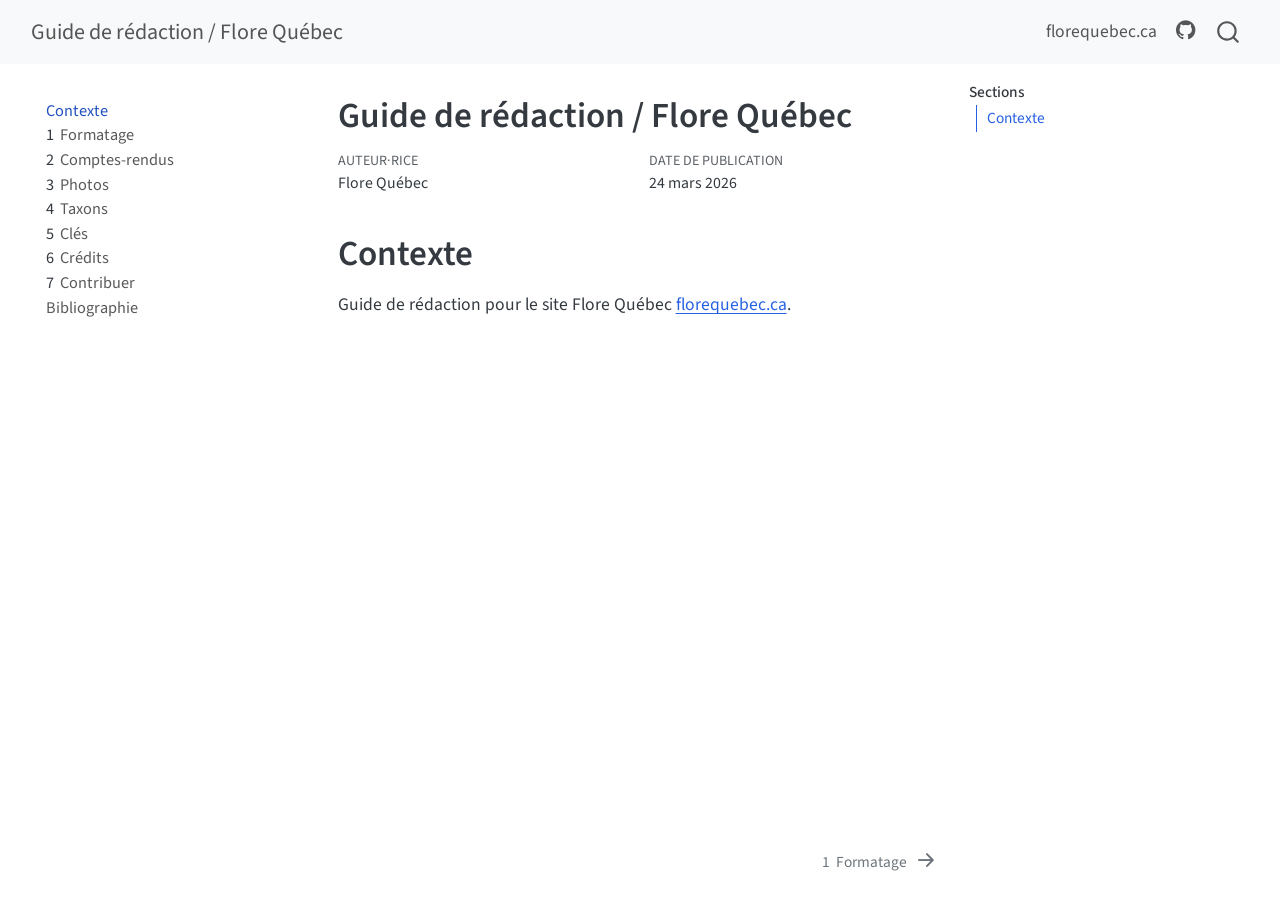
==== docs/index.html @ 222c6ac0 "added docs content" ====
<!DOCTYPE html>
<html xmlns="http://www.w3.org/1999/xhtml" lang="fr" xml:lang="fr"><head>

<meta charset="utf-8">
<meta name="generator" content="quarto-1.9.36">

<meta name="viewport" content="width=device-width, initial-scale=1.0, user-scalable=yes">

<meta name="author" content="Flore Québec">

<title>Guide de rédaction / Flore Québec</title>
<style>
/* Default styles provided by pandoc.
** See https://pandoc.org/MANUAL.html#variables-for-html for config info.
*/
code{white-space: pre-wrap;}
span.smallcaps{font-variant: small-caps;}
div.columns{display: flex; gap: min(4vw, 1.5em);}
div.column{flex: auto; overflow-x: auto;}
div.hanging-indent{margin-left: 1.5em; text-indent: -1.5em;}
ul.task-list{list-style: none;}
ul.task-list li input[type="checkbox"] {
  width: 0.8em;
  margin: 0 0.8em 0.2em -1em; /* quarto-specific, see https://github.com/quarto-dev/quarto-cli/issues/4556 */ 
  vertical-align: middle;
}
</style>


<script src="site_libs/quarto-nav/quarto-nav.js"></script>
<script src="site_libs/quarto-nav/headroom.min.js"></script>
<script src="site_libs/clipboard/clipboard.min.js"></script>
<script src="site_libs/quarto-search/autocomplete.umd.js"></script>
<script src="site_libs/quarto-search/fuse.min.js"></script>
<script src="site_libs/quarto-search/quarto-search.js"></script>
<meta name="quarto:offset" content="./">
<link href="./formatage.html" rel="next">
<script src="site_libs/quarto-html/quarto.js" type="module"></script>
<script src="site_libs/quarto-html/tabsets/tabsets.js" type="module"></script>
<script src="site_libs/quarto-html/popper.min.js"></script>
<script src="site_libs/quarto-html/tippy.umd.min.js"></script>
<script src="site_libs/quarto-html/anchor.min.js"></script>
<link href="site_libs/quarto-html/tippy.css" rel="stylesheet">
<link href="site_libs/quarto-html/quarto-syntax-highlighting-845c23b38eaddc0f92fda52bfe77a8c8.css" rel="stylesheet" id="quarto-text-highlighting-styles">
<script src="site_libs/bootstrap/bootstrap.min.js"></script>
<link href="site_libs/bootstrap/bootstrap-icons.css" rel="stylesheet">
<link href="site_libs/bootstrap/bootstrap-ec1f2ea3752e060361641b8ced26a7eb.min.css" rel="stylesheet" append-hash="true" id="quarto-bootstrap" data-mode="light">
<script id="quarto-search-options" type="application/json">{
  "location": "navbar",
  "copy-button": false,
  "collapse-after": 3,
  "panel-placement": "end",
  "type": "overlay",
  "limit": 50,
  "keyboard-shortcut": [
    "f",
    "/",
    "s"
  ],
  "show-item-context": false,
  "language": {
    "search-no-results-text": "Pas de résultats",
    "search-matching-documents-text": "documents trouvés",
    "search-copy-link-title": "Copier le lien vers la recherche",
    "search-hide-matches-text": "Cacher les correspondances additionnelles",
    "search-more-match-text": "correspondance de plus dans ce document",
    "search-more-matches-text": "correspondances de plus dans ce document",
    "search-clear-button-title": "Effacer",
    "search-text-placeholder": "",
    "search-detached-cancel-button-title": "Annuler",
    "search-submit-button-title": "Envoyer",
    "search-label": "Recherche"
  }
}</script>


</head>

<body class="nav-sidebar floating nav-fixed quarto-light">

<div id="quarto-search-results"></div>
  <header id="quarto-header" class="headroom fixed-top">
    <nav class="navbar navbar-expand-lg " data-bs-theme="dark">
      <div class="navbar-container container-fluid">
      <div class="navbar-brand-container mx-auto">
    <a class="navbar-brand" href="./index.html">
    <span class="navbar-title">Guide de rédaction / Flore Québec</span>
    </a>
  </div>
            <div id="quarto-search" class="" title="Recherche"></div>
          <button class="navbar-toggler" type="button" data-bs-toggle="collapse" data-bs-target="#navbarCollapse" aria-controls="navbarCollapse" role="menu" aria-expanded="false" aria-label="Basculer la navigation" onclick="if (window.quartoToggleHeadroom) { window.quartoToggleHeadroom(); }">
  <span class="navbar-toggler-icon"></span>
</button>
          <div class="collapse navbar-collapse" id="navbarCollapse">
            <ul class="navbar-nav navbar-nav-scroll ms-auto">
  <li class="nav-item">
    <a class="nav-link" href="https://florequebec.ca"> 
<span class="menu-text">florequebec.ca</span></a>
  </li>  
  <li class="nav-item compact">
    <a class="nav-link" href="https://github.com/flore.quebec/guide"> <i class="bi bi-github" role="img">
</i> 
<span class="menu-text"></span></a>
  </li>  
</ul>
          </div> <!-- /navcollapse -->
            <div class="quarto-navbar-tools">
</div>
      </div> <!-- /container-fluid -->
    </nav>
  <nav class="quarto-secondary-nav">
    <div class="container-fluid d-flex">
      <button type="button" class="quarto-btn-toggle btn" data-bs-toggle="collapse" role="button" data-bs-target=".quarto-sidebar-collapse-item" aria-controls="quarto-sidebar" aria-expanded="false" aria-label="Basculer la barre latérale" onclick="if (window.quartoToggleHeadroom) { window.quartoToggleHeadroom(); }">
        <i class="bi bi-layout-text-sidebar-reverse"></i>
      </button>
        <nav class="quarto-page-breadcrumbs" aria-label="breadcrumb"><ol class="breadcrumb"><li class="breadcrumb-item"><a href="./index.html">Contexte</a></li></ol></nav>
        <a class="flex-grow-1" role="navigation" data-bs-toggle="collapse" data-bs-target=".quarto-sidebar-collapse-item" aria-controls="quarto-sidebar" aria-expanded="false" aria-label="Basculer la barre latérale" onclick="if (window.quartoToggleHeadroom) { window.quartoToggleHeadroom(); }">      
        </a>
    </div>
  </nav>
</header>
<!-- content -->
<div id="quarto-content" class="quarto-container page-columns page-rows-contents page-layout-article page-navbar">
<!-- sidebar -->
  <nav id="quarto-sidebar" class="sidebar collapse collapse-horizontal quarto-sidebar-collapse-item sidebar-navigation floating overflow-auto">
    <div class="sidebar-menu-container"> 
    <ul class="list-unstyled mt-1">
        <li class="sidebar-item">
  <div class="sidebar-item-container"> 
  <a href="./index.html" class="sidebar-item-text sidebar-link active">
 <span class="menu-text">Contexte</span></a>
  </div>
</li>
        <li class="sidebar-item">
  <div class="sidebar-item-container"> 
  <a href="./formatage.html" class="sidebar-item-text sidebar-link">
 <span class="menu-text"><span class="chapter-number">1</span>&nbsp; <span class="chapter-title">Formatage</span></span></a>
  </div>
</li>
        <li class="sidebar-item">
  <div class="sidebar-item-container"> 
  <a href="./comptes-rendus.html" class="sidebar-item-text sidebar-link">
 <span class="menu-text"><span class="chapter-number">2</span>&nbsp; <span class="chapter-title">Comptes-rendus</span></span></a>
  </div>
</li>
        <li class="sidebar-item">
  <div class="sidebar-item-container"> 
  <a href="./photos.html" class="sidebar-item-text sidebar-link">
 <span class="menu-text"><span class="chapter-number">3</span>&nbsp; <span class="chapter-title">Photos</span></span></a>
  </div>
</li>
        <li class="sidebar-item">
  <div class="sidebar-item-container"> 
  <a href="./taxons.html" class="sidebar-item-text sidebar-link">
 <span class="menu-text"><span class="chapter-number">4</span>&nbsp; <span class="chapter-title">Taxons</span></span></a>
  </div>
</li>
        <li class="sidebar-item">
  <div class="sidebar-item-container"> 
  <a href="./clés.html" class="sidebar-item-text sidebar-link">
 <span class="menu-text"><span class="chapter-number">5</span>&nbsp; <span class="chapter-title">Clés</span></span></a>
  </div>
</li>
        <li class="sidebar-item">
  <div class="sidebar-item-container"> 
  <a href="./crédits.html" class="sidebar-item-text sidebar-link">
 <span class="menu-text"><span class="chapter-number">6</span>&nbsp; <span class="chapter-title">Crédits</span></span></a>
  </div>
</li>
        <li class="sidebar-item">
  <div class="sidebar-item-container"> 
  <a href="./contribuer.html" class="sidebar-item-text sidebar-link">
 <span class="menu-text"><span class="chapter-number">7</span>&nbsp; <span class="chapter-title">Contribuer</span></span></a>
  </div>
</li>
        <li class="sidebar-item">
  <div class="sidebar-item-container"> 
  <a href="./references.html" class="sidebar-item-text sidebar-link">
 <span class="menu-text">Bibliographie</span></a>
  </div>
</li>
    </ul>
    </div>
</nav>
<div id="quarto-sidebar-glass" class="quarto-sidebar-collapse-item" data-bs-toggle="collapse" data-bs-target=".quarto-sidebar-collapse-item"></div>
<!-- margin-sidebar -->
    <div id="quarto-margin-sidebar" class="sidebar margin-sidebar">
        <nav id="TOC" role="doc-toc" class="toc-active">
    <h2 id="toc-title">Sections</h2>
   
  <ul>
  <li><a href="#contexte" id="toc-contexte" class="nav-link active" data-scroll-target="#contexte">Contexte</a></li>
  </ul>
</nav>
    </div>
<!-- main -->
<main class="content" id="quarto-document-content">

<header id="title-block-header" class="quarto-title-block default">
<div class="quarto-title">
<h1 class="title">Guide de rédaction / Flore Québec</h1>
</div>



<div class="quarto-title-meta">

    <div>
    <div class="quarto-title-meta-heading">Auteur·rice</div>
    <div class="quarto-title-meta-contents">
             <p>Flore Québec </p>
          </div>
  </div>
    
    <div>
    <div class="quarto-title-meta-heading">Date de publication</div>
    <div class="quarto-title-meta-contents">
      <p class="date">24 mars 2026</p>
    </div>
  </div>
  
    
  </div>
  


</header>


<section id="contexte" class="level1 unnumbered">
<h1 class="unnumbered">Contexte</h1>
<p>Guide de rédaction pour le site Flore Québec <a href="https://florequebec.ca">florequebec.ca</a>.</p>


</section>

</main> <!-- /main -->
<script id="quarto-html-after-body" type="application/javascript">
  window.document.addEventListener("DOMContentLoaded", function (event) {
    const icon = "";
    const anchorJS = new window.AnchorJS();
    anchorJS.options = {
      placement: 'right',
      icon: icon
    };
    anchorJS.add('.anchored');
    const isCodeAnnotation = (el) => {
      for (const clz of el.classList) {
        if (clz.startsWith('code-annotation-')) {                     
          return true;
        }
      }
      return false;
    }
    const onCopySuccess = function(e) {
      // button target
      const button = e.trigger;
      // don't keep focus
      button.blur();
      // flash "checked"
      button.classList.add('code-copy-button-checked');
      var currentTitle = button.getAttribute("title");
      button.setAttribute("title", "Copié");
      let tooltip;
      if (window.bootstrap) {
        button.setAttribute("data-bs-toggle", "tooltip");
        button.setAttribute("data-bs-placement", "left");
        button.setAttribute("data-bs-title", "Copié");
        tooltip = new bootstrap.Tooltip(button, 
          { trigger: "manual", 
            customClass: "code-copy-button-tooltip",
            offset: [0, -8]});
        tooltip.show();    
      }
      setTimeout(function() {
        if (tooltip) {
          tooltip.hide();
          button.removeAttribute("data-bs-title");
          button.removeAttribute("data-bs-toggle");
          button.removeAttribute("data-bs-placement");
        }
        button.setAttribute("title", currentTitle);
        button.classList.remove('code-copy-button-checked');
      }, 1000);
      // clear code selection
      e.clearSelection();
    }
    const getTextToCopy = function(trigger) {
      const outerScaffold = trigger.parentElement.cloneNode(true);
      const codeEl = outerScaffold.querySelector('code');
      for (const childEl of codeEl.children) {
        if (isCodeAnnotation(childEl)) {
          childEl.remove();
        }
      }
      return codeEl.innerText;
    }
    const clipboard = new window.ClipboardJS('.code-copy-button:not([data-in-quarto-modal])', {
      text: getTextToCopy
    });
    clipboard.on('success', onCopySuccess);
    if (window.document.getElementById('quarto-embedded-source-code-modal')) {
      const clipboardModal = new window.ClipboardJS('.code-copy-button[data-in-quarto-modal]', {
        text: getTextToCopy,
        container: window.document.getElementById('quarto-embedded-source-code-modal')
      });
      clipboardModal.on('success', onCopySuccess);
    }
      var localhostRegex = new RegExp(/^(?:http|https):\/\/localhost\:?[0-9]*\//);
      var mailtoRegex = new RegExp(/^mailto:/);
        var filterRegex = new RegExp('/' + window.location.host + '/');
      var isInternal = (href) => {
          return filterRegex.test(href) || localhostRegex.test(href) || mailtoRegex.test(href);
      }
      // Inspect non-navigation links and adorn them if external
     var links = window.document.querySelectorAll('a[href]:not(.nav-link):not(.navbar-brand):not(.toc-action):not(.sidebar-link):not(.sidebar-item-toggle):not(.pagination-link):not(.no-external):not([aria-hidden]):not(.dropdown-item):not(.quarto-navigation-tool):not(.about-link)');
      for (var i=0; i<links.length; i++) {
        const link = links[i];
        if (!isInternal(link.href)) {
          // undo the damage that might have been done by quarto-nav.js in the case of
          // links that we want to consider external
          if (link.dataset.originalHref !== undefined) {
            link.href = link.dataset.originalHref;
          }
        }
      }
    function tippyHover(el, contentFn, onTriggerFn, onUntriggerFn) {
      const config = {
        allowHTML: true,
        maxWidth: 500,
        delay: 100,
        arrow: false,
        appendTo: function(el) {
            return el.parentElement;
        },
        interactive: true,
        interactiveBorder: 10,
        theme: 'quarto',
        placement: 'bottom-start',
      };
      if (contentFn) {
        config.content = contentFn;
      }
      if (onTriggerFn) {
        config.onTrigger = onTriggerFn;
      }
      if (onUntriggerFn) {
        config.onUntrigger = onUntriggerFn;
      }
      window.tippy(el, config); 
    }
    const noterefs = window.document.querySelectorAll('a[role="doc-noteref"]');
    for (var i=0; i<noterefs.length; i++) {
      const ref = noterefs[i];
      tippyHover(ref, function() {
        // use id or data attribute instead here
        let href = ref.getAttribute('data-footnote-href') || ref.getAttribute('href');
        try { href = new URL(href).hash; } catch {}
        const id = href.replace(/^#\/?/, "");
        const note = window.document.getElementById(id);
        if (note) {
          return note.innerHTML;
        } else {
          return "";
        }
      });
    }
    const xrefs = window.document.querySelectorAll('a.quarto-xref');
    const processXRef = (id, note) => {
      // Strip column container classes
      const stripColumnClz = (el) => {
        el.classList.remove("page-full", "page-columns");
        if (el.children) {
          for (const child of el.children) {
            stripColumnClz(child);
          }
        }
      }
      stripColumnClz(note)
      if (id === null || id.startsWith('sec-')) {
        // Special case sections, only their first couple elements
        const container = document.createElement("div");
        if (note.children && note.children.length > 2) {
          container.appendChild(note.children[0].cloneNode(true));
          for (let i = 1; i < note.children.length; i++) {
            const child = note.children[i];
            if (child.tagName === "P" && child.innerText === "") {
              continue;
            } else {
              container.appendChild(child.cloneNode(true));
              break;
            }
          }
          if (window.Quarto?.typesetMath) {
            window.Quarto.typesetMath(container);
          }
          return container.innerHTML
        } else {
          if (window.Quarto?.typesetMath) {
            window.Quarto.typesetMath(note);
          }
          return note.innerHTML;
        }
      } else {
        // Remove any anchor links if they are present
        const anchorLink = note.querySelector('a.anchorjs-link');
        if (anchorLink) {
          anchorLink.remove();
        }
        if (window.Quarto?.typesetMath) {
          window.Quarto.typesetMath(note);
        }
        if (note.classList.contains("callout")) {
          return note.outerHTML;
        } else {
          return note.innerHTML;
        }
      }
    }
    for (var i=0; i<xrefs.length; i++) {
      const xref = xrefs[i];
      tippyHover(xref, undefined, function(instance) {
        instance.disable();
        let url = xref.getAttribute('href');
        let hash = undefined; 
        if (url.startsWith('#')) {
          hash = url;
        } else {
          try { hash = new URL(url).hash; } catch {}
        }
        if (hash) {
          const id = hash.replace(/^#\/?/, "");
          const note = window.document.getElementById(id);
          if (note !== null) {
            try {
              const html = processXRef(id, note.cloneNode(true));
              instance.setContent(html);
            } finally {
              instance.enable();
              instance.show();
            }
          } else {
            // See if we can fetch this
            fetch(url.split('#')[0])
            .then(res => res.text())
            .then(html => {
              const parser = new DOMParser();
              const htmlDoc = parser.parseFromString(html, "text/html");
              const note = htmlDoc.getElementById(id);
              if (note !== null) {
                const html = processXRef(id, note);
                instance.setContent(html);
              } 
            }).finally(() => {
              instance.enable();
              instance.show();
            });
          }
        } else {
          // See if we can fetch a full url (with no hash to target)
          // This is a special case and we should probably do some content thinning / targeting
          fetch(url)
          .then(res => res.text())
          .then(html => {
            const parser = new DOMParser();
            const htmlDoc = parser.parseFromString(html, "text/html");
            const note = htmlDoc.querySelector('main.content');
            if (note !== null) {
              // This should only happen for chapter cross references
              // (since there is no id in the URL)
              // remove the first header
              if (note.children.length > 0 && note.children[0].tagName === "HEADER") {
                note.children[0].remove();
              }
              const html = processXRef(null, note);
              instance.setContent(html);
            } 
          }).finally(() => {
            instance.enable();
            instance.show();
          });
        }
      }, function(instance) {
      });
    }
        let selectedAnnoteEl;
        const selectorForAnnotation = ( cell, annotation) => {
          let cellAttr = 'data-code-cell="' + cell + '"';
          let lineAttr = 'data-code-annotation="' +  annotation + '"';
          const selector = 'span[' + cellAttr + '][' + lineAttr + ']';
          return selector;
        }
        const selectCodeLines = (annoteEl) => {
          const doc = window.document;
          const targetCell = annoteEl.getAttribute("data-target-cell");
          const targetAnnotation = annoteEl.getAttribute("data-target-annotation");
          const annoteSpan = window.document.querySelector(selectorForAnnotation(targetCell, targetAnnotation));
          const lines = annoteSpan.getAttribute("data-code-lines").split(",");
          const lineIds = lines.map((line) => {
            return targetCell + "-" + line;
          })
          let top = null;
          let height = null;
          let parent = null;
          if (lineIds.length > 0) {
              //compute the position of the single el (top and bottom and make a div)
              const el = window.document.getElementById(lineIds[0]);
              top = el.offsetTop;
              height = el.offsetHeight;
              parent = el.parentElement.parentElement;
            if (lineIds.length > 1) {
              const lastEl = window.document.getElementById(lineIds[lineIds.length - 1]);
              const bottom = lastEl.offsetTop + lastEl.offsetHeight;
              height = bottom - top;
            }
            if (top !== null && height !== null && parent !== null) {
              // cook up a div (if necessary) and position it 
              let div = window.document.getElementById("code-annotation-line-highlight");
              if (div === null) {
                div = window.document.createElement("div");
                div.setAttribute("id", "code-annotation-line-highlight");
                div.style.position = 'absolute';
                parent.appendChild(div);
              }
              div.style.top = top - 2 + "px";
              div.style.height = height + 4 + "px";
              div.style.left = 0;
              let gutterDiv = window.document.getElementById("code-annotation-line-highlight-gutter");
              if (gutterDiv === null) {
                gutterDiv = window.document.createElement("div");
                gutterDiv.setAttribute("id", "code-annotation-line-highlight-gutter");
                gutterDiv.style.position = 'absolute';
                const codeCell = window.document.getElementById(targetCell);
                const gutter = codeCell.querySelector('.code-annotation-gutter');
                gutter.appendChild(gutterDiv);
              }
              gutterDiv.style.top = top - 2 + "px";
              gutterDiv.style.height = height + 4 + "px";
            }
            selectedAnnoteEl = annoteEl;
          }
        };
        const unselectCodeLines = () => {
          const elementsIds = ["code-annotation-line-highlight", "code-annotation-line-highlight-gutter"];
          elementsIds.forEach((elId) => {
            const div = window.document.getElementById(elId);
            if (div) {
              div.remove();
            }
          });
          selectedAnnoteEl = undefined;
        };
          // Handle positioning of the toggle
      window.addEventListener(
        "resize",
        throttle(() => {
          elRect = undefined;
          if (selectedAnnoteEl) {
            selectCodeLines(selectedAnnoteEl);
          }
        }, 10)
      );
      function throttle(fn, ms) {
      let throttle = false;
      let timer;
        return (...args) => {
          if(!throttle) { // first call gets through
              fn.apply(this, args);
              throttle = true;
          } else { // all the others get throttled
              if(timer) clearTimeout(timer); // cancel #2
              timer = setTimeout(() => {
                fn.apply(this, args);
                timer = throttle = false;
              }, ms);
          }
        };
      }
        // Attach click handler to the DT
        const annoteDls = window.document.querySelectorAll('dt[data-target-cell]');
        for (const annoteDlNode of annoteDls) {
          annoteDlNode.addEventListener('click', (event) => {
            const clickedEl = event.target;
            if (clickedEl !== selectedAnnoteEl) {
              unselectCodeLines();
              const activeEl = window.document.querySelector('dt[data-target-cell].code-annotation-active');
              if (activeEl) {
                activeEl.classList.remove('code-annotation-active');
              }
              selectCodeLines(clickedEl);
              clickedEl.classList.add('code-annotation-active');
            } else {
              // Unselect the line
              unselectCodeLines();
              clickedEl.classList.remove('code-annotation-active');
            }
          });
        }
    const findCites = (el) => {
      const parentEl = el.parentElement;
      if (parentEl) {
        const cites = parentEl.dataset.cites;
        if (cites) {
          return {
            el,
            cites: cites.split(' ')
          };
        } else {
          return findCites(el.parentElement)
        }
      } else {
        return undefined;
      }
    };
    var bibliorefs = window.document.querySelectorAll('a[role="doc-biblioref"]');
    for (var i=0; i<bibliorefs.length; i++) {
      const ref = bibliorefs[i];
      const citeInfo = findCites(ref);
      if (citeInfo) {
        tippyHover(citeInfo.el, function() {
          var popup = window.document.createElement('div');
          citeInfo.cites.forEach(function(cite) {
            var citeDiv = window.document.createElement('div');
            citeDiv.classList.add('hanging-indent');
            citeDiv.classList.add('csl-entry');
            var biblioDiv = window.document.getElementById('ref-' + cite);
            if (biblioDiv) {
              citeDiv.innerHTML = biblioDiv.innerHTML;
            }
            popup.appendChild(citeDiv);
          });
          return popup.innerHTML;
        });
      }
    }
  });
  </script>
<nav class="page-navigation">
  <div class="nav-page nav-page-previous">
  </div>
  <div class="nav-page nav-page-next">
      <a href="./formatage.html" class="pagination-link" aria-label="Formatage">
        <span class="nav-page-text"><span class="chapter-number">1</span>&nbsp; <span class="chapter-title">Formatage</span></span> <i class="bi bi-arrow-right-short"></i>
      </a>
  </div>
</nav>
</div> <!-- /content -->




</body></html>
---- docs/site_libs/quarto-html/tippy.css ----
.tippy-box[data-animation=fade][data-state=hidden]{opacity:0}[data-tippy-root]{max-width:calc(100vw - 10px)}.tippy-box{position:relative;background-color:#333;color:#fff;border-radius:4px;font-size:14px;line-height:1.4;white-space:normal;outline:0;transition-property:transform,visibility,opacity}.tippy-box[data-placement^=top]>.tippy-arrow{bottom:0}.tippy-box[data-placement^=top]>.tippy-arrow:before{bottom:-7px;left:0;border-width:8px 8px 0;border-top-color:initial;transform-origin:center top}.tippy-box[data-placement^=bottom]>.tippy-arrow{top:0}.tippy-box[data-placement^=bottom]>.tippy-arrow:before{top:-7px;left:0;border-width:0 8px 8px;border-bottom-color:initial;transform-origin:center bottom}.tippy-box[data-placement^=left]>.tippy-arrow{right:0}.tippy-box[data-placement^=left]>.tippy-arrow:before{border-width:8px 0 8px 8px;border-left-color:initial;right:-7px;transform-origin:center left}.tippy-box[data-placement^=right]>.tippy-arrow{left:0}.tippy-box[data-placement^=right]>.tippy-arrow:before{left:-7px;border-width:8px 8px 8px 0;border-right-color:initial;transform-origin:center right}.tippy-box[data-inertia][data-state=visible]{transition-timing-function:cubic-bezier(.54,1.5,.38,1.11)}.tippy-arrow{width:16px;height:16px;color:#333}.tippy-arrow:before{content:"";position:absolute;border-color:transparent;border-style:solid}.tippy-content{position:relative;padding:5px 9px;z-index:1}
---- docs/site_libs/quarto-html/quarto-syntax-highlighting-845c23b38eaddc0f92fda52bfe77a8c8.css ----
/* quarto syntax highlight colors */
:root {
  --quarto-hl-ot-color: #003B4F;
  --quarto-hl-at-color: #657422;
  --quarto-hl-ss-color: #20794D;
  --quarto-hl-an-color: #5E5E5E;
  --quarto-hl-fu-color: #4758AB;
  --quarto-hl-st-color: #20794D;
  --quarto-hl-cf-color: #003B4F;
  --quarto-hl-op-color: #5E5E5E;
  --quarto-hl-er-color: #AD0000;
  --quarto-hl-bn-color: #AD0000;
  --quarto-hl-al-color: #AD0000;
  --quarto-hl-va-color: #111111;
  --quarto-hl-bu-color: inherit;
  --quarto-hl-ex-color: inherit;
  --quarto-hl-pp-color: #AD0000;
  --quarto-hl-in-color: #5E5E5E;
  --quarto-hl-vs-color: #20794D;
  --quarto-hl-wa-color: #5E5E5E;
  --quarto-hl-do-color: #5E5E5E;
  --quarto-hl-im-color: #00769E;
  --quarto-hl-ch-color: #20794D;
  --quarto-hl-dt-color: #AD0000;
  --quarto-hl-fl-color: #AD0000;
  --quarto-hl-co-color: #5E5E5E;
  --quarto-hl-cv-color: #5E5E5E;
  --quarto-hl-cn-color: #8f5902;
  --quarto-hl-sc-color: #5E5E5E;
  --quarto-hl-dv-color: #AD0000;
  --quarto-hl-kw-color: #003B4F;
}

/* other quarto variables */
:root {
  --quarto-font-monospace: SFMono-Regular, Menlo, Monaco, Consolas, "Liberation Mono", "Courier New", monospace;
}

/* syntax highlight based on Pandoc's rules */
pre > code.sourceCode > span {
  color: #003B4F;
}

code.sourceCode > span {
  color: #003B4F;
}

div.sourceCode,
div.sourceCode pre.sourceCode {
  color: #003B4F;
}

/* Normal */
code span {
  color: #003B4F;
}

/* Alert */
code span.al {
  color: #AD0000;
  font-style: inherit;
}

/* Annotation */
code span.an {
  color: #5E5E5E;
  font-style: inherit;
}

/* Attribute */
code span.at {
  color: #657422;
  font-style: inherit;
}

/* BaseN */
code span.bn {
  color: #AD0000;
  font-style: inherit;
}

/* BuiltIn */
code span.bu {
  font-style: inherit;
}

/* ControlFlow */
code span.cf {
  color: #003B4F;
  font-weight: bold;
  font-style: inherit;
}

/* Char */
code span.ch {
  color: #20794D;
  font-style: inherit;
}

/* Constant */
code span.cn {
  color: #8f5902;
  font-style: inherit;
}

/* Comment */
code span.co {
  color: #5E5E5E;
  font-style: inherit;
}

/* CommentVar */
code span.cv {
  color: #5E5E5E;
  font-style: italic;
}

/* Documentation */
code span.do {
  color: #5E5E5E;
  font-style: italic;
}

/* DataType */
code span.dt {
  color: #AD0000;
  font-style: inherit;
}

/* DecVal */
code span.dv {
  color: #AD0000;
  font-style: inherit;
}

/* Error */
code span.er {
  color: #AD0000;
  font-style: inherit;
}

/* Extension */
code span.ex {
  font-style: inherit;
}

/* Float */
code span.fl {
  color: #AD0000;
  font-style: inherit;
}

/* Function */
code span.fu {
  color: #4758AB;
  font-style: inherit;
}

/* Import */
code span.im {
  color: #00769E;
  font-style: inherit;
}

/* Information */
code span.in {
  color: #5E5E5E;
  font-style: inherit;
}

/* Keyword */
code span.kw {
  color: #003B4F;
  font-weight: bold;
  font-style: inherit;
}

/* Operator */
code span.op {
  color: #5E5E5E;
  font-style: inherit;
}

/* Other */
code span.ot {
  color: #003B4F;
  font-style: inherit;
}

/* Preprocessor */
code span.pp {
  color: #AD0000;
  font-style: inherit;
}

/* SpecialChar */
code span.sc {
  color: #5E5E5E;
  font-style: inherit;
}

/* SpecialString */
code span.ss {
  color: #20794D;
  font-style: inherit;
}

/* String */
code span.st {
  color: #20794D;
  font-style: inherit;
}

/* Variable */
code span.va {
  color: #111111;
  font-style: inherit;
}

/* VerbatimString */
code span.vs {
  color: #20794D;
  font-style: inherit;
}

/* Warning */
code span.wa {
  color: #5E5E5E;
  font-style: italic;
}

.prevent-inlining {
  content: "</";
}

/*# sourceMappingURL=ac89f0bb514bba72461919f78549e31c.css.map */
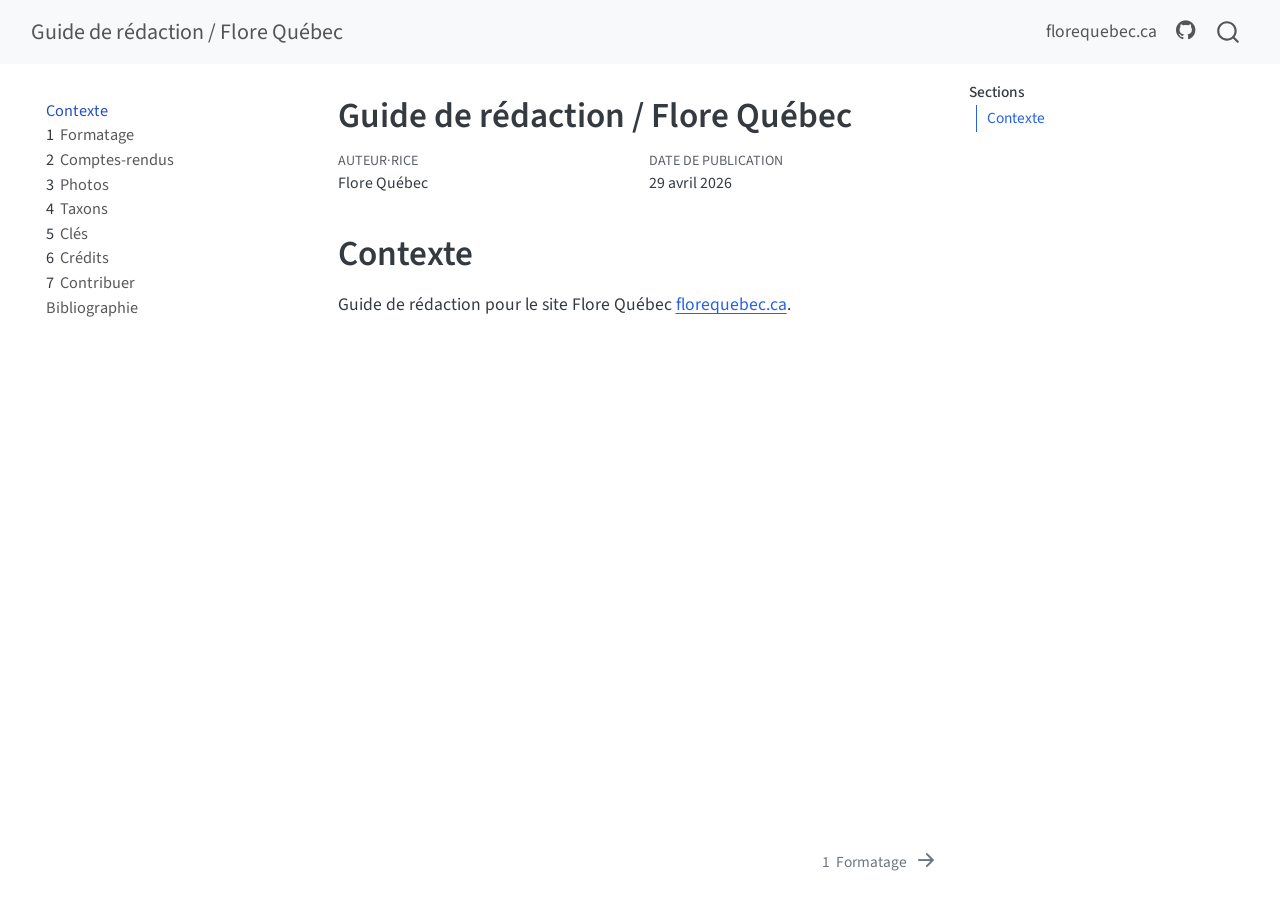
==== commit 95bdbf4a: "..." ====
--- a/docs/index.html
+++ b/docs/index.html
@@ -215,7 +215,7 @@
     <div>
     <div class="quarto-title-meta-heading">Date de publication</div>
     <div class="quarto-title-meta-contents">
-      <p class="date">24 mars 2026</p>
+      <p class="date">29 avril 2026</p>
     </div>
   </div>
   
